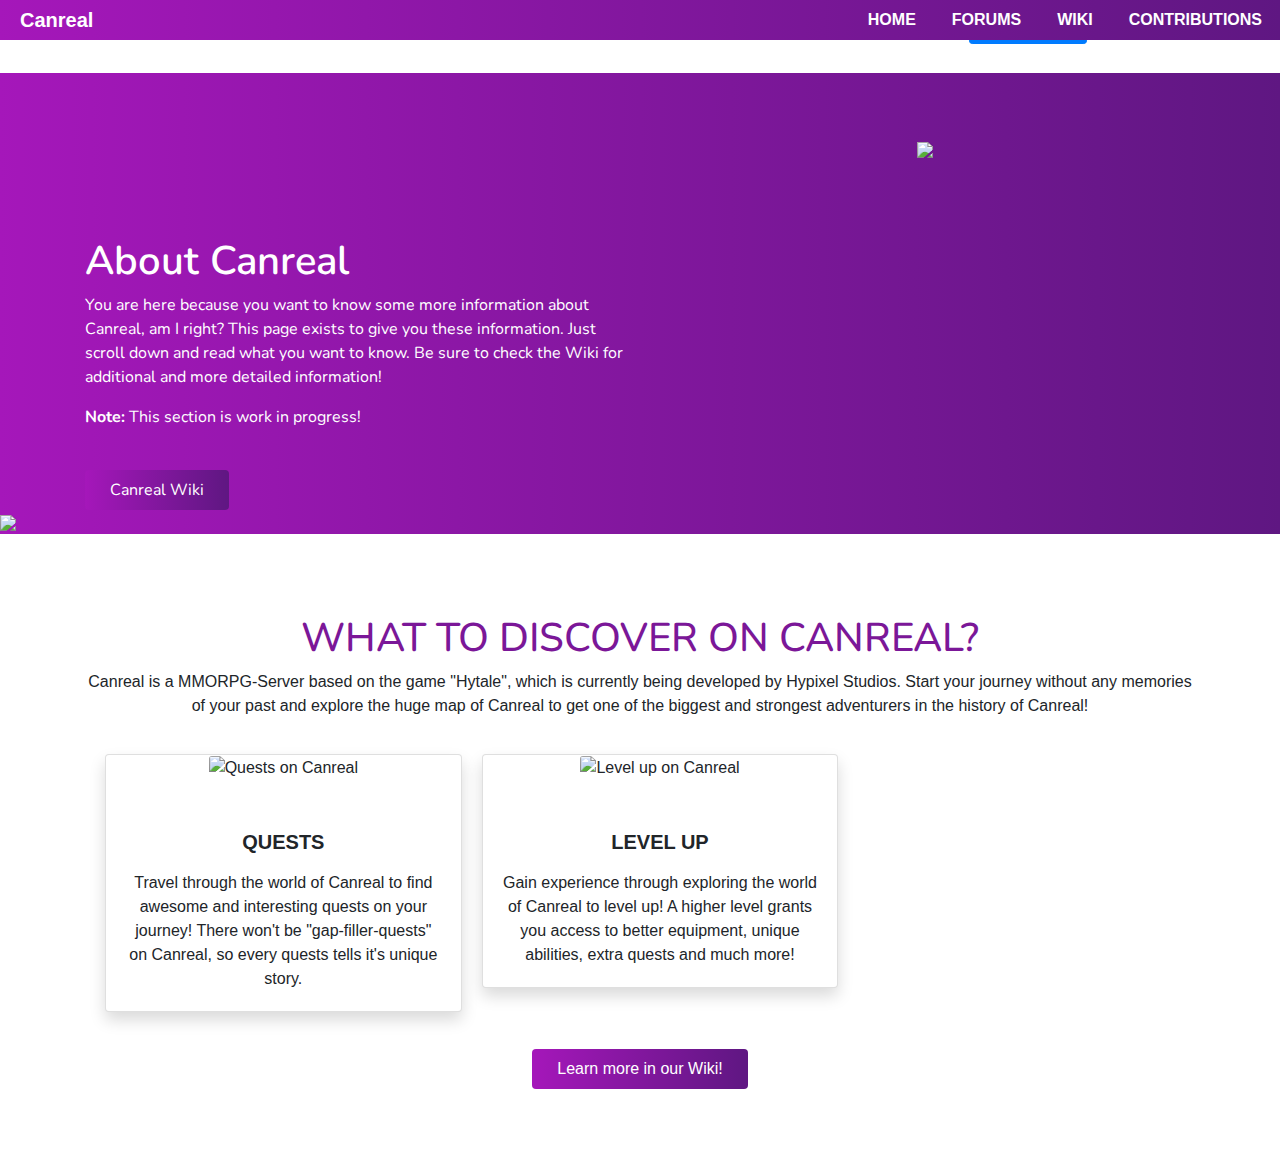
==== about.html @ 41b67b4f ":bug: Updated navbar links, so they lead to the right direction" ====
<!DOCTYPE html>
<html lang="en" dir="ltr">
  <head>
    <meta charset="utf-8">
    <title>Canreal - The Hytale MMORPG</title>

    <!-- Importing main.css -->
    <link rel="stylesheet" href="css/main.css">

    <!-- Importing Bootstrap -->
    <link rel="stylesheet" href="https://stackpath.bootstrapcdn.com/bootstrap/4.4.1/css/bootstrap.min.css">

    <!-- Importing cookiealert -->
    <link rel="stylesheet" href="https://cdn.jsdelivr.net/gh/Wruczek/Bootstrap-Cookie-Alert@gh-pages/cookiealert.css">

    <!-- Importing Fondawesome-Icons -->
    <script src="https://kit.fontawesome.com/bb65417e55.js" crossorigin="anonymous"></script>

    <!-- Importing Google Fonts -->
    <link href="https://fonts.googleapis.com/css?family=Montserrat|Nunito&display=swap" rel="stylesheet">

    <!-- Buy me a coffee-Widget to support donations via the website (Don't change!) -->
    <script data-name="BMC-Widget" src="https://cdnjs.buymeacoffee.com/1.0.0/widget.prod.min.js" data-id="Puddingpapst" data-description="Support Canreal through buying a coffee!" data-message="You can support Canreal here, by buying us a coffee!" data-color="#BD5FFF" data-position="left" data-x_margin="18" data-y_margin="18"></script>

  </head>
  <body>
    <!-- START Bootstrap-Cookie-Alert -->
    <div class="alert text-center cookiealert" role="alert">
        <b>Do you like cookies?</b> &#x1F36A; We use cookies to ensure you get the best experience on our website. <a target="_blank" rel="noopener noreferrer" href="de/impressum.html" target="_blank">Learn more</a>

        <button type="button" class="btn btn-primary btn-sm acceptcookies" aria-label="Close">
            Yeah, whatever!
        </button>
    </div>
    <!-- END Bootstrap-Cookie-Alert -->

    <!-- Navigation bar on top -->
    <section id="nav-bar">
      <nav class="navbar fixed-top navbar-expand-lg navbar-light">
        <a class="navbar-brand" href="#"> Canreal</a>
        <button class="navbar-toggler" type="button" data-toggle="collapse" data-target="#navbarNav" aria-controls="navbarNav" aria-expanded="false" aria-label="Toggle navigation">
          <i class="fas fa-bars"></i>
        </button>
        <div class="collapse navbar-collapse" id="navbarNav">
          <ul class="navbar-nav ml-auto">
            <li class="nav-item">
              <a class="nav-link" href="../index.html">HOME</a>
            </li>
            <li class="nav-item">
              <a class="nav-link" href="https://canreal.net/forum/">FORUMS</a>
            </li>
            <li class="nav-item">
              <a class="nav-link" href="https://canreal.fandom.com/wiki/Canreal_Wiki">WIKI</a>
            </li>
            <li class="nav-item">
              <a class="nav-link" href="/contributions/index.php">CONTRIBUTIONS</a>
            </li>
          </ul>
        </div>
      </nav>
    </section>

    <!-- Banner section -->
    <section id="banner">
      <div class="container">
        <div class="row">
          <div class="col-md-6">
            <h2>About Canreal</h2>
            <p>You are here because you want to know some more information about Canreal, am I right?
            This page exists to give you these information. Just scroll down and read what you want
            to know. Be sure to check the Wiki for additional and more detailed information!</p>
            <p><b>Note:</b> This section is work in progress!</p>
            <a href="https://canreal.fandom.com/wiki/Canreal_Wiki"><button type="button" class="btn btn-primary" data-toggle="tooltip" data-placement="right" title="Click to go to the Canreal Wiki!">Canreal Wiki</button></a>
          </div>
          <div class="col-md-6 text-center">
            <img src="img/canreal.png" class="img-fluid">
          </div>
        </div>
      </div>
      <img src="img/separator.png" class="separator-img">
    </section>

    <!-- The section to explain what Canreal is about -->
    <section id="explanation">
      <div class="container text-center">
        <h1 class="title">WHAT TO DISCOVER ON CANREAL?</h1>
        <p>
          Canreal is a MMORPG-Server based on the game "Hytale", which is currently
          being developed by Hypixel Studios. Start your journey without any memories
          of your past and explore the huge map of Canreal to get one of the biggest
          and strongest adventurers in the history of Canreal!
        </p>
        <div class="card-columns">
          <!-- Card 1 -->
          <div class="card shadow">
            <img class="card-img-top" src="img/dungeon.png" alt="Quests on Canreal">
            <div class="card-body">
              <h5 class="card-title">Quests</h5>
              <p class="card-text">
                Travel through the world of Canreal to find awesome and interesting
                quests on your journey! There won't be "gap-filler-quests" on Canreal,
                so every quests tells it's unique story.
              </p>
            </div>
          </div>
          <!-- Card 2 -->
          <div class="card shadow">
            <img class="card-img-top" src="img/dungeon.png" alt="Level up on Canreal">
            <div class="card-body">
              <h5 class="card-title">Level up</h5>
              <p class="card-text">
                Gain experience through exploring the world of Canreal to level
                up! A higher level grants you access to better equipment, unique
                abilities, extra quests and much more!
              </p>
            </div>
          </div>
          <!-- Card 3 -->
        </div>
        <a href="https://canreal.fandom.com/wiki/Canreal_Wiki"><button type="button" class="btn btn-primary">Learn more in our Wiki!</button></a>
      </div>
    </section>

  </body>
---- css/main.css ----
* {
  margin: 0;
  padding: 0;
}

body{
  font-family: 'Inter', sans-serif;
}

/* The theming of the navbar */

.navbar{
  background-image: linear-gradient(to right, #a517ba, #5f1782);
  padding: 0 !important;
}

.navbar a{
  color: #fff !important;
  font-weight: 600;
}

.navbar-nav li{
  padding: 0 10px;
}

.navbar-nav li a{
  color: #fff !important;
  font-weight: 600;
  float: right;
  text-align: left;
}

.fa-bars{
  color: #fff;
  font-size: 30px !important;
}

.navbar-toggler{
  outline: none !important;
}

.navbar-brand{
  padding-left: 20px;
}

/* The theming of the banner section */
#banner{
  background-image: linear-gradient(to right, #a517ba, #5f1782);
  color: #fff;
  padding-top: 5%;
}

.col-md-6 {
  font-family: 'Nunito', sans-serif;
}

.col-md-6 h2{
  font-size: 40px;
  font-weight: 600;
  margin-top: 100px;
}

.col-md-6 a{
  margin-bottom: 20px;
}

#banner a{
  color: #fff;
  text-decoration: none;
}

.separator-img{
  width: 100%;
}

/* The theming of the explanation section */
.title{
  color: #7b1798;
  font-family: 'Montserrat', sans-serif;
}

#explanation{
  padding: 80px 0;
}

.card{
  margin: 20px;
}

.card-title{
  font-weight: 600;
  padding: 5px;
  margin-top: 25px;
  text-transform: uppercase;
}

.container h1 {
  font-family: 'Nunito', sans-serif;
}

.container button{
  box-shadow: none;
  margin-top: 25px;
  padding: 8px 25px;
  border: none;
  background-image: linear-gradient(to right, #a517ba, #5f1782);
}

/* The theming of the staff-section */
#staff{
  background: #eee;
  margin: 100px 0;
}

.staff{
  border-left: 4px solid #7b1798;
  margin-top: 50px;
  margin-bottom: 50px;
}

.staff img{
  height: 60px;
  width: 60px;
  border-radius: 50%;
  margin: 0 10px;
}

.member-details{
  display: inline-block;
  font-size: 12px;
}

/* The theming of the Social Media section */
#social-media{
  background: #fff;
  padding: 100px 0;
}

#social-media p{
  font-size: 36px;
  font-weight: 600;
  margin-bottom: 30px;
}

.social-icons img{
  width: 60px;
  transition: 0.5s;
}

.social-icons a:hover img{
  transform: translateY(-10px);
}

/* Footer section */
#footer{
  background-image: linear-gradient(to right, #a517ba, #5f1782);
  color: #fff;
}

.separator-2-img{
  width: 100%;
}

.footer-box{
  padding: 20px;
}

.footer-box img{
  width: 120px;
  margin-bottom: 20px;
}

.footer-box a{
  text-decoration: none;
  color: #fff;
}

.footer-box a:visited{
  text-decoration: none;
  color: #fff;
}

.footer-box ul li{
  list-style: none;
  text-decoration: none;
}

hr{
  background-color: #fff;
}

.copyright{
  margin-bottom: 0;
  padding-bottom: 20px;
  text-align: center;
  font-family: 'Montserrat', sans-serif;
}
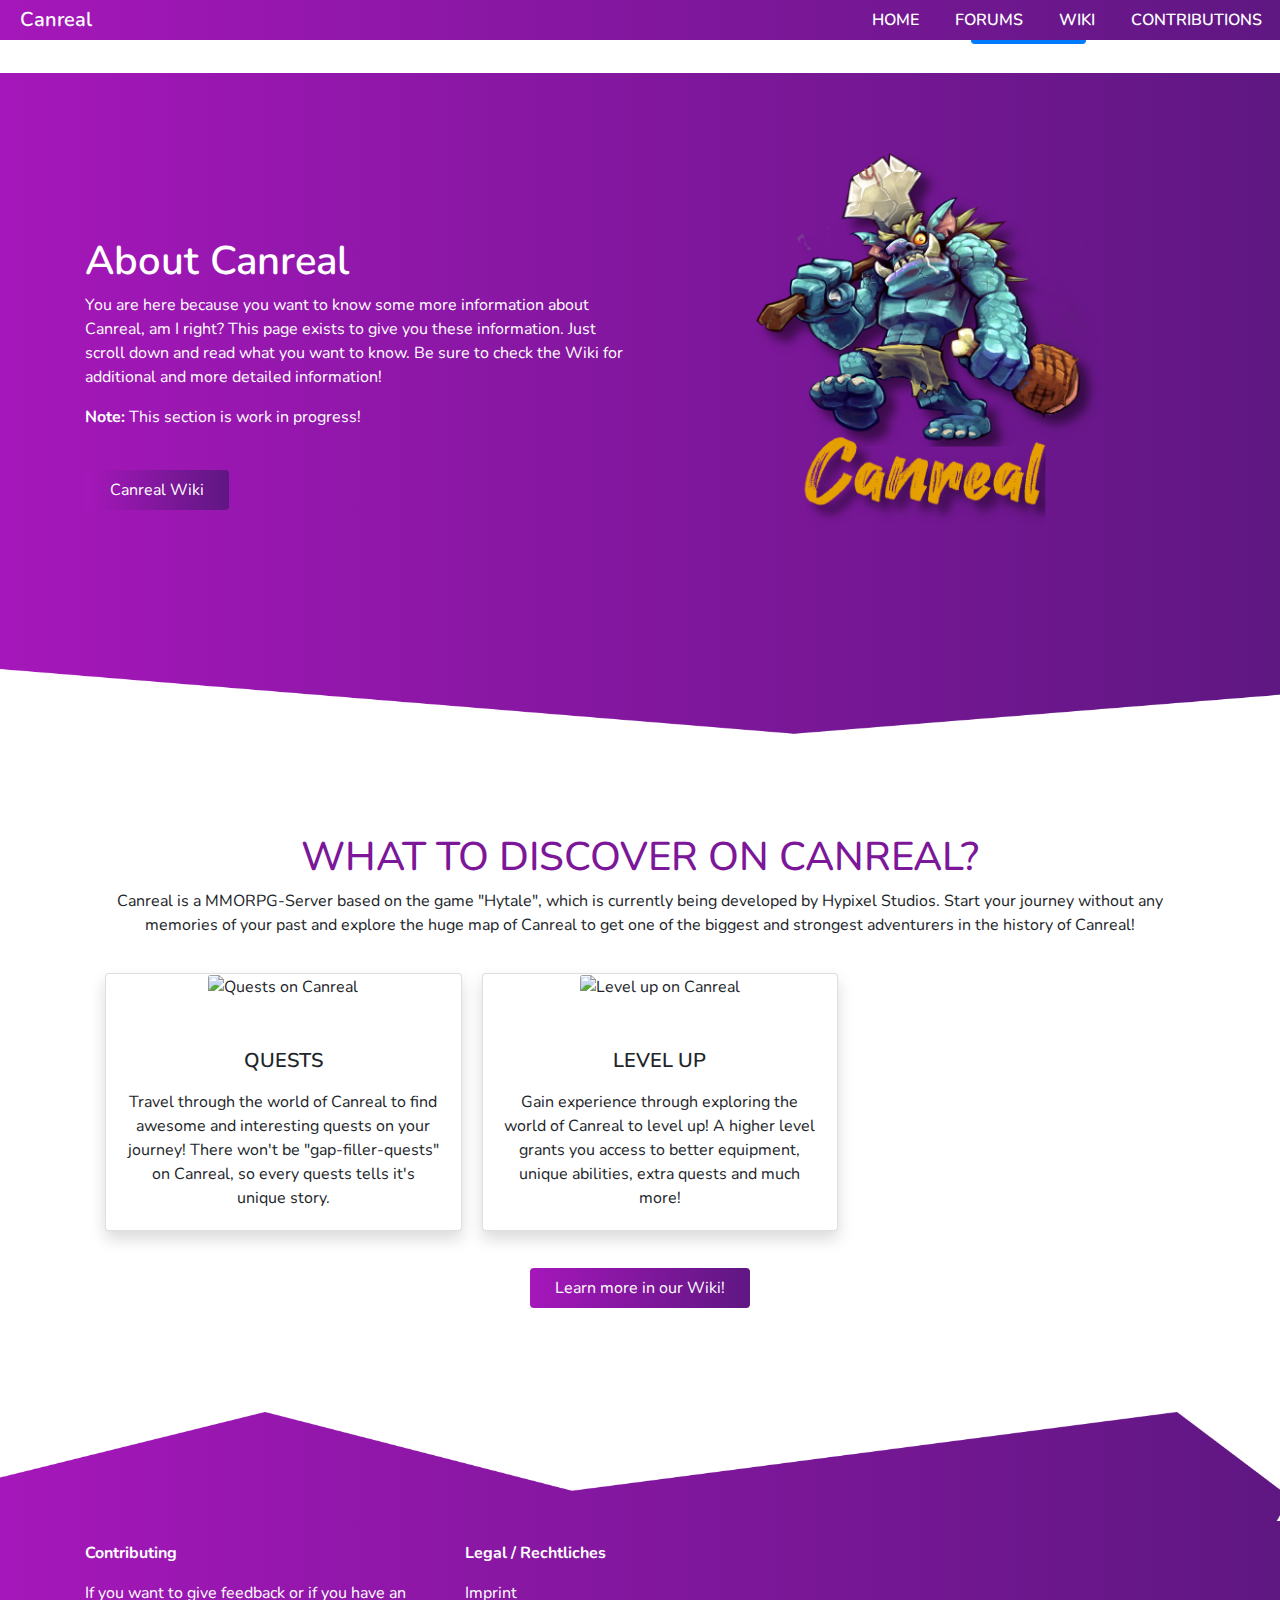
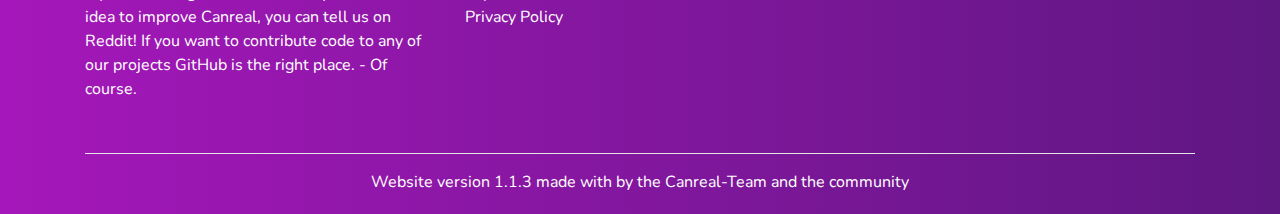
==== commit 98befbbd: "Update links" ====
--- a/about.html
+++ b/about.html
@@ -1,124 +1,145 @@
-<!DOCTYPE html>
-<html lang="en" dir="ltr">
-  <head>
-    <meta charset="utf-8">
-    <title>Canreal - The Hytale MMORPG</title>
-
-    <!-- Importing main.css -->
-    <link rel="stylesheet" href="css/main.css">
-
-    <!-- Importing Bootstrap -->
-    <link rel="stylesheet" href="https://stackpath.bootstrapcdn.com/bootstrap/4.4.1/css/bootstrap.min.css">
-
-    <!-- Importing cookiealert -->
-    <link rel="stylesheet" href="https://cdn.jsdelivr.net/gh/Wruczek/Bootstrap-Cookie-Alert@gh-pages/cookiealert.css">
-
-    <!-- Importing Fondawesome-Icons -->
-    <script src="https://kit.fontawesome.com/bb65417e55.js" crossorigin="anonymous"></script>
-
-    <!-- Importing Google Fonts -->
-    <link href="https://fonts.googleapis.com/css?family=Montserrat|Nunito&display=swap" rel="stylesheet">
-
-    <!-- Buy me a coffee-Widget to support donations via the website (Don't change!) -->
-    <script data-name="BMC-Widget" src="https://cdnjs.buymeacoffee.com/1.0.0/widget.prod.min.js" data-id="Puddingpapst" data-description="Support Canreal through buying a coffee!" data-message="You can support Canreal here, by buying us a coffee!" data-color="#BD5FFF" data-position="left" data-x_margin="18" data-y_margin="18"></script>
-
-  </head>
-  <body>
-    <!-- START Bootstrap-Cookie-Alert -->
-    <div class="alert text-center cookiealert" role="alert">
-        <b>Do you like cookies?</b> &#x1F36A; We use cookies to ensure you get the best experience on our website. <a target="_blank" rel="noopener noreferrer" href="de/impressum.html" target="_blank">Learn more</a>
-
-        <button type="button" class="btn btn-primary btn-sm acceptcookies" aria-label="Close">
-            Yeah, whatever!
-        </button>
-    </div>
-    <!-- END Bootstrap-Cookie-Alert -->
-
-    <!-- Navigation bar on top -->
-    <section id="nav-bar">
-      <nav class="navbar fixed-top navbar-expand-lg navbar-light">
-        <a class="navbar-brand" href="#"> Canreal</a>
-        <button class="navbar-toggler" type="button" data-toggle="collapse" data-target="#navbarNav" aria-controls="navbarNav" aria-expanded="false" aria-label="Toggle navigation">
-          <i class="fas fa-bars"></i>
-        </button>
-        <div class="collapse navbar-collapse" id="navbarNav">
-          <ul class="navbar-nav ml-auto">
-            <li class="nav-item">
-              <a class="nav-link" href="../index.html">HOME</a>
-            </li>
-            <li class="nav-item">
-              <a class="nav-link" href="https://canreal.net/forum/">FORUMS</a>
-            </li>
-            <li class="nav-item">
-              <a class="nav-link" href="https://canreal.fandom.com/wiki/Canreal_Wiki">WIKI</a>
-            </li>
-            <li class="nav-item">
-              <a class="nav-link" href="/contributions/index.php">CONTRIBUTIONS</a>
-            </li>
-          </ul>
-        </div>
-      </nav>
-    </section>
-
-    <!-- Banner section -->
-    <section id="banner">
-      <div class="container">
-        <div class="row">
-          <div class="col-md-6">
-            <h2>About Canreal</h2>
-            <p>You are here because you want to know some more information about Canreal, am I right?
-            This page exists to give you these information. Just scroll down and read what you want
-            to know. Be sure to check the Wiki for additional and more detailed information!</p>
-            <p><b>Note:</b> This section is work in progress!</p>
-            <a href="https://canreal.fandom.com/wiki/Canreal_Wiki"><button type="button" class="btn btn-primary" data-toggle="tooltip" data-placement="right" title="Click to go to the Canreal Wiki!">Canreal Wiki</button></a>
-          </div>
-          <div class="col-md-6 text-center">
-            <img src="img/canreal.png" class="img-fluid">
-          </div>
-        </div>
-      </div>
-      <img src="img/separator.png" class="separator-img">
-    </section>
-
-    <!-- The section to explain what Canreal is about -->
-    <section id="explanation">
-      <div class="container text-center">
-        <h1 class="title">WHAT TO DISCOVER ON CANREAL?</h1>
-        <p>
-          Canreal is a MMORPG-Server based on the game "Hytale", which is currently
-          being developed by Hypixel Studios. Start your journey without any memories
-          of your past and explore the huge map of Canreal to get one of the biggest
-          and strongest adventurers in the history of Canreal!
-        </p>
-        <div class="card-columns">
-          <!-- Card 1 -->
-          <div class="card shadow">
-            <img class="card-img-top" src="img/dungeon.png" alt="Quests on Canreal">
-            <div class="card-body">
-              <h5 class="card-title">Quests</h5>
-              <p class="card-text">
-                Travel through the world of Canreal to find awesome and interesting
-                quests on your journey! There won't be "gap-filler-quests" on Canreal,
-                so every quests tells it's unique story.
-              </p>
-            </div>
-          </div>
-          <!-- Card 2 -->
-          <div class="card shadow">
-            <img class="card-img-top" src="img/dungeon.png" alt="Level up on Canreal">
-            <div class="card-body">
-              <h5 class="card-title">Level up</h5>
-              <p class="card-text">
-                Gain experience through exploring the world of Canreal to level
-                up! A higher level grants you access to better equipment, unique
-                abilities, extra quests and much more!
-              </p>
-            </div>
-          </div>
-          <!-- Card 3 -->
-        </div>
-        <a href="https://canreal.fandom.com/wiki/Canreal_Wiki"><button type="button" class="btn btn-primary">Learn more in our Wiki!</button></a>
-      </div>
-    </section>
-
-  </body>
+<!DOCTYPE html>
+<html lang="en" dir="ltr">
+  <head>
+    <meta charset="utf-8">
+    <title>Canreal - The Hytale MMORPG</title>
+
+    <!-- Importing main.css -->
+    <link rel="stylesheet" href="css/main.css">
+
+    <!-- Importing Bootstrap -->
+    <link rel="stylesheet" href="https://stackpath.bootstrapcdn.com/bootstrap/4.4.1/css/bootstrap.min.css">
+
+    <!-- Importing cookiealert -->
+    <link rel="stylesheet" href="https://cdn.jsdelivr.net/gh/Wruczek/Bootstrap-Cookie-Alert@gh-pages/cookiealert.css">
+
+    <!-- Importing Fondawesome-Icons -->
+    <script src="https://kit.fontawesome.com/bb65417e55.js" crossorigin="anonymous"></script>
+
+    <!-- Importing Google Fonts -->
+    <link href="https://fonts.googleapis.com/css?family=Montserrat|Nunito&display=swap" rel="stylesheet">
+
+  </head>
+  <body>
+    <!-- START Bootstrap-Cookie-Alert -->
+    <div class="alert text-center cookiealert" role="alert">
+        <b>Do you like cookies?</b> &#x1F36A; We use cookies to ensure you get the best experience on our website. <a target="_blank" rel="noopener noreferrer" href="https://www.canreal.net/forum/help/cookies/" target="_blank">Learn more</a>
+
+        <button type="button" class="btn btn-primary btn-sm acceptcookies" aria-label="Close">
+            Yeah, whatever!
+        </button>
+    </div>
+    <!-- END Bootstrap-Cookie-Alert -->
+
+    <!-- Navigation bar on top -->
+    <section id="nav-bar">
+      <nav class="navbar fixed-top navbar-expand-lg navbar-light">
+        <a class="navbar-brand" href="#"> Canreal</a>
+        <button class="navbar-toggler" type="button" data-toggle="collapse" data-target="#navbarNav" aria-controls="navbarNav" aria-expanded="false" aria-label="Toggle navigation">
+          <i class="fas fa-bars"></i>
+        </button>
+        <div class="collapse navbar-collapse" id="navbarNav">
+          <ul class="navbar-nav ml-auto">
+            <li class="nav-item">
+              <a class="nav-link" href="../index.html">HOME</a>
+            </li>
+            <li class="nav-item">
+              <a class="nav-link" href="https://canreal.net/forum/">FORUMS</a>
+            </li>
+            <li class="nav-item">
+              <a class="nav-link" href="https://canreal.net/wiki">WIKI</a>
+            </li>
+            <li class="nav-item">
+              <a class="nav-link" href="/contributions/index.php">CONTRIBUTIONS</a>
+            </li>
+          </ul>
+        </div>
+      </nav>
+    </section>
+
+    <!-- Banner section -->
+    <section id="banner">
+      <div class="container">
+        <div class="row">
+          <div class="col-md-6">
+            <h2>About Canreal</h2>
+            <p>You are here because you want to know some more information about Canreal, am I right?
+            This page exists to give you these information. Just scroll down and read what you want
+            to know. Be sure to check the Wiki for additional and more detailed information!</p>
+            <p><b>Note:</b> This section is work in progress!</p>
+            <a href="https://canreal.net/wiki"><button type="button" class="btn btn-primary" data-toggle="tooltip" data-placement="right" title="Click to go to the Canreal Wiki!">Canreal Wiki</button></a>
+          </div>
+          <div class="col-md-6 text-center">
+            <img src="img/canreal.png" class="img-fluid">
+          </div>
+        </div>
+      </div>
+      <img src="img/separator.png" class="separator-img">
+    </section>
+
+    <!-- The section to explain what Canreal is about -->
+    <section id="explanation">
+      <div class="container text-center">
+        <h1 class="title">WHAT TO DISCOVER ON CANREAL?</h1>
+        <p>
+          Canreal is a MMORPG-Server based on the game "Hytale", which is currently
+          being developed by Hypixel Studios. Start your journey without any memories
+          of your past and explore the huge map of Canreal to get one of the biggest
+          and strongest adventurers in the history of Canreal!
+        </p>
+        <div class="card-columns">
+          <!-- Card 1 -->
+          <div class="card shadow">
+            <img class="card-img-top" src="img/dungeon.png" alt="Quests on Canreal">
+            <div class="card-body">
+              <h5 class="card-title">Quests</h5>
+              <p class="card-text">
+                Travel through the world of Canreal to find awesome and interesting
+                quests on your journey! There won't be "gap-filler-quests" on Canreal,
+                so every quests tells it's unique story.
+              </p>
+            </div>
+          </div>
+          <!-- Card 2 -->
+          <div class="card shadow">
+            <img class="card-img-top" src="img/dungeon.png" alt="Level up on Canreal">
+            <div class="card-body">
+              <h5 class="card-title">Level up</h5>
+              <p class="card-text">
+                Gain experience through exploring the world of Canreal to level
+                up! A higher level grants you access to better equipment, unique
+                abilities, extra quests and much more!
+              </p>
+            </div>
+          </div>
+          <!-- Card 3 -->
+        </div>
+        <a href="https://canreal.fandom.com/wiki/Canreal_Wiki"><button type="button" class="btn btn-primary">Learn more in our Wiki!</button></a>
+      </div>
+    </section>
+    
+    <!-- Footer -->
+    <section id="footer">
+      <img src="img/separator-2.png" class="separator-2-img">
+      <div class="container">
+        <div class="row">
+          <div class="col-md-4 footer-box">
+            <p><b>Contributing</b></p>
+            <p>If you want to give feedback or if you have an idea to improve
+            Canreal, you can tell us on Reddit! If you want to contribute code
+            to any of our projects GitHub is the right place. - Of course.</p>
+          </div>
+          <div class="col-md-4 footer-box">
+            <p><b>Legal / Rechtliches</b></p>
+            <p>
+                <a target="_blank" rel="noopener noreferrer" href="de/impressum.html">Imprint</a><br>
+                <a target="_blank" rel="noopener noreferrer" href="https://www.canreal.net/forum/help/privacy-policy/">Privacy Policy</a><br>
+            </p>
+          </div>
+        </div>
+        <hr>
+        <p class="copyright">Website version 1.1.3 made with <i class="fas fa-heart"></i> by the Canreal-Team and the community
+      </div>
+    </section>
+
+  </body>
--- a/css/main.css
+++ b/css/main.css
@@ -1,10 +1,11 @@
 * {
   margin: 0;
   padding: 0;
+  font-family: 'Nunito', sans-serif;
 }
 
 body{
-  font-family: 'Inter', sans-serif;
+  font-family: 'Nunito', sans-serif;
 }
 
 /* The theming of the navbar */
@@ -92,6 +93,18 @@
   padding: 5px;
   margin-top: 25px;
   text-transform: uppercase;
+}
+
+.carousel-caption h5 {
+  font-family: 'Nunito', sans-serif;
+}
+
+.carousel-item h5 {
+  font-family: 'Nunito', sans-serif;
+}
+
+.btn {
+  font-family: 'Nunito', sans-serif;
 }
 
 .container h1 {
@@ -136,6 +149,10 @@
   padding: 100px 0;
 }
 
+#social-media h1 title {
+  font-family: 'Nunito', sans-serif;
+}
+
 #social-media p{
   font-size: 36px;
   font-weight: 600;
@@ -155,6 +172,7 @@
 #footer{
   background-image: linear-gradient(to right, #a517ba, #5f1782);
   color: #fff;
+  font-family: 'Nunito', sans-serif;
 }
 
 .separator-2-img{
@@ -163,6 +181,7 @@
 
 .footer-box{
   padding: 20px;
+  font-family: 'Nunito', sans-serif;
 }
 
 .footer-box img{
@@ -173,25 +192,33 @@
 .footer-box a{
   text-decoration: none;
   color: #fff;
+  font-family: 'Nunito', sans-serif;
 }
 
 .footer-box a:visited{
   text-decoration: none;
   color: #fff;
+  font-family: 'Nunito', sans-serif;
 }
 
 .footer-box ul li{
   list-style: none;
   text-decoration: none;
+  font-family: 'Nunito', sans-serif;
 }
 
 hr{
   background-color: #fff;
+  font-family: 'Nunito', sans-serif;
 }
 
 .copyright{
   margin-bottom: 0;
   padding-bottom: 20px;
   text-align: center;
-  font-family: 'Montserrat', sans-serif;
-}
+  font-family: 'Nunito', sans-serif;
+}
+
+.content {
+  margin-top: 10px;
+}
